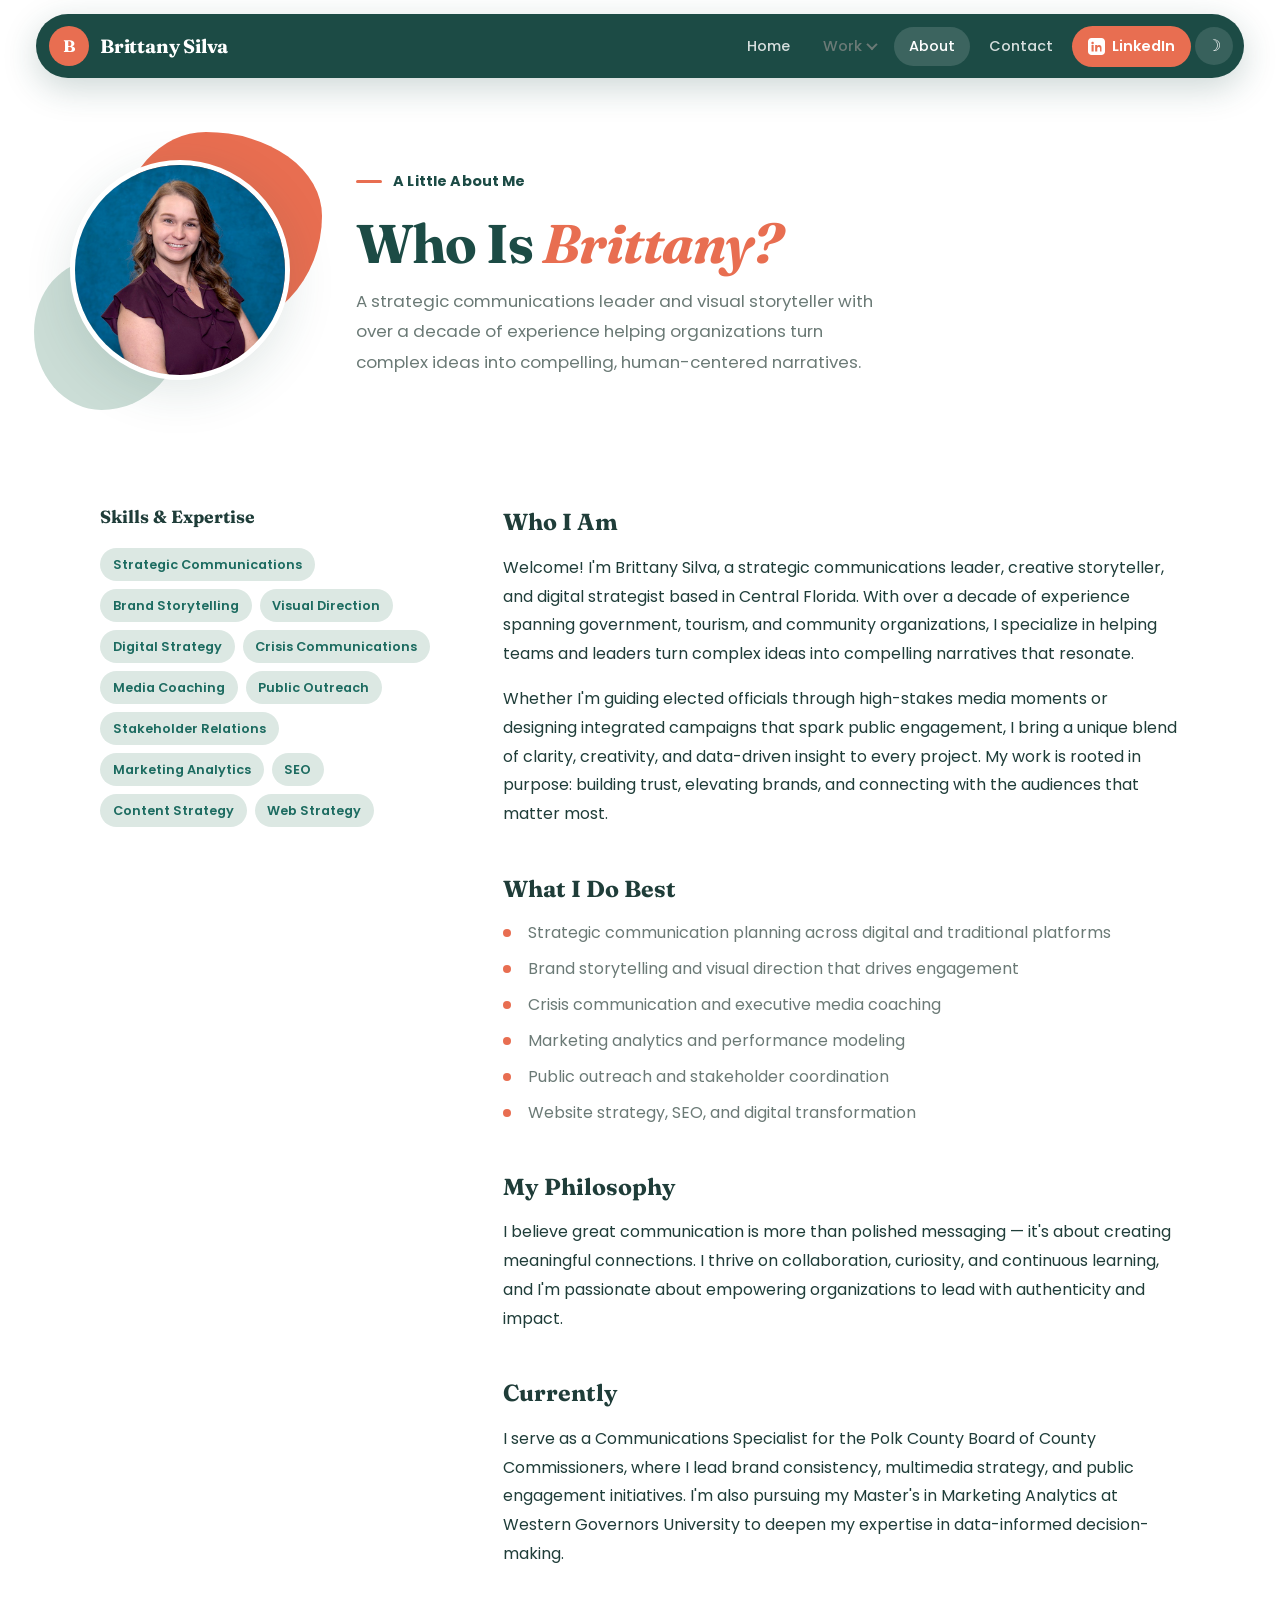
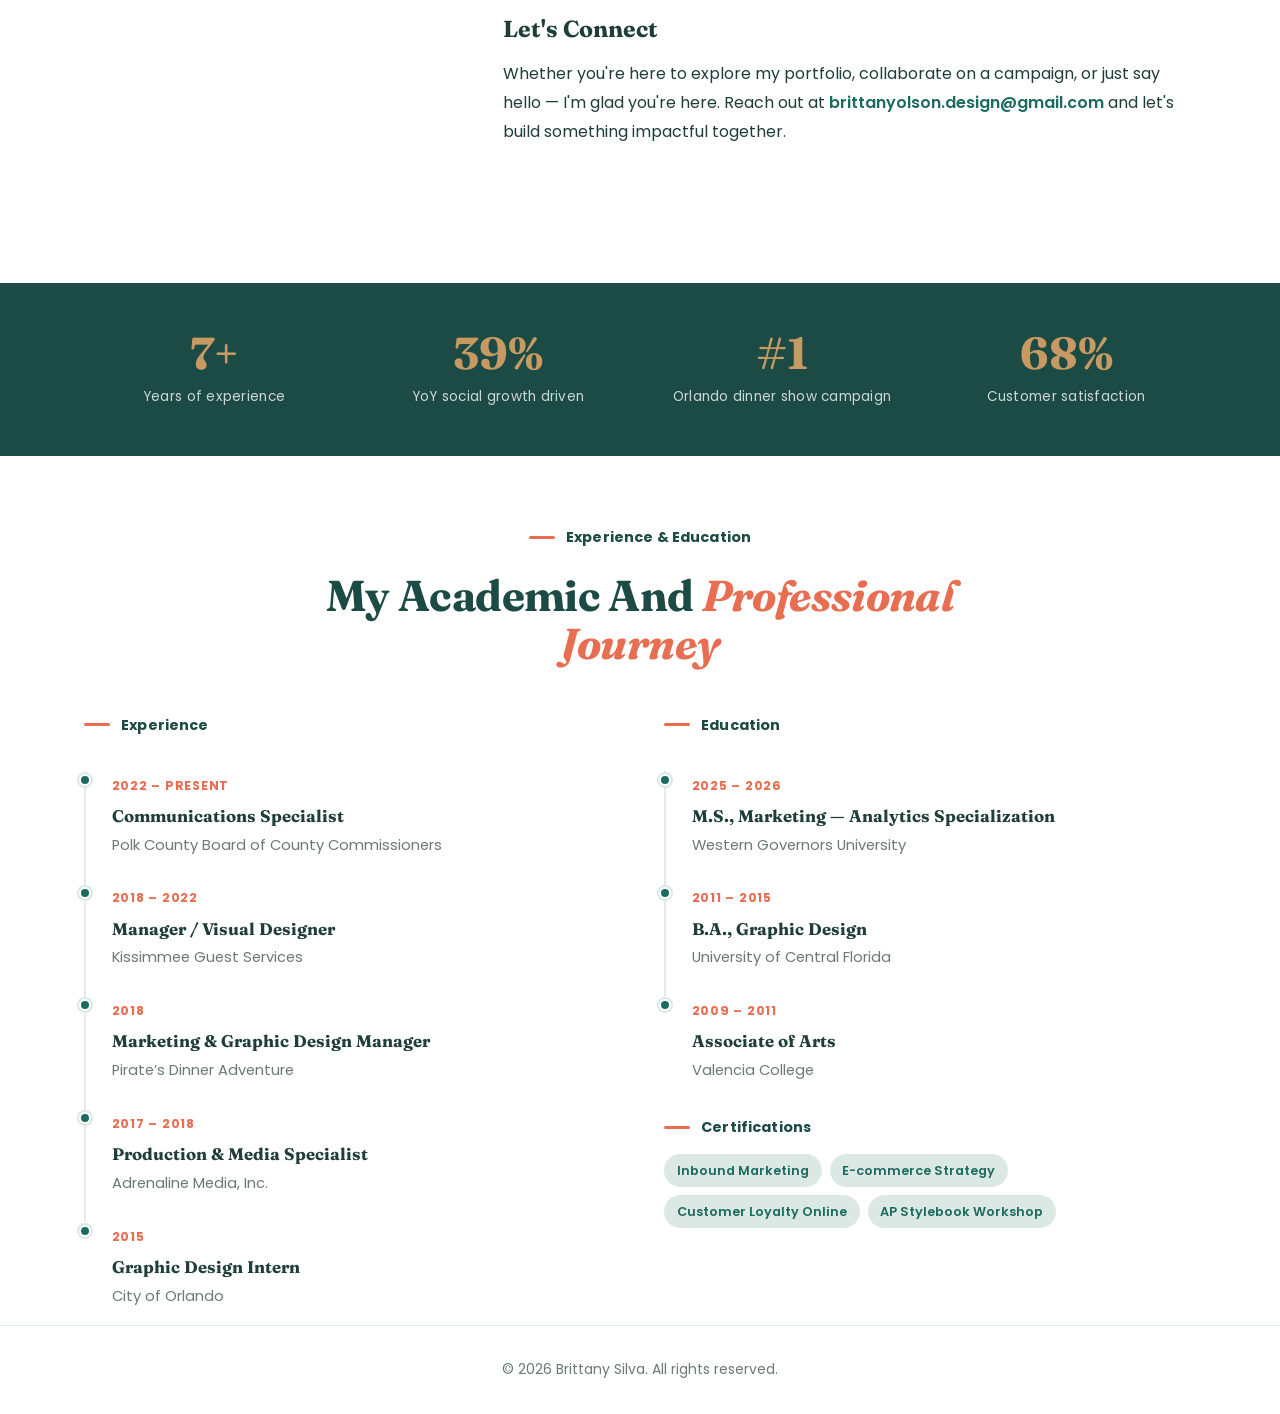
==== pages/about.html @ aaed0aa7 "Initial commit of website files" ====
<!DOCTYPE html>
<html lang="en">
<head>
  <meta charset="UTF-8" />
  <meta name="viewport" content="width=device-width, initial-scale=1.0" />
  <title>About – Brittany Silva</title>
  <meta name="description" content="Learn about Brittany Silva's background in strategic communications, visual storytelling, public engagement, and digital strategy." />
  <script>document.documentElement.classList.add('js');(function(){try{var t=localStorage.getItem('theme');if(!t){t=window.matchMedia&&window.matchMedia('(prefers-color-scheme: dark)').matches?'dark':'light';}if(t==='dark'){document.documentElement.setAttribute('data-theme','dark');}}catch(e){}})();</script>
  <link rel="icon" type="image/svg+xml" href="../assets/favicon.svg" />
  <meta property="og:type" content="website" />
  <meta property="og:title" content="About — Brittany Silva" />
  <meta property="og:description" content="A strategic communications leader and visual storyteller with over a decade of experience across government, tourism, and community." />
  <meta property="og:image" content="../assets/og-image.png" />
  <meta property="og:url" content="https://brittanysilva.example/pages/about.html" />
  <meta name="twitter:card" content="summary_large_image" />
  <meta name="twitter:title" content="About — Brittany Silva" />
  <meta name="twitter:description" content="A strategic communications leader and visual storyteller with over a decade of experience across government, tourism, and community." />
  <meta name="twitter:image" content="../assets/og-image.png" />
  <link rel="stylesheet" href="../style.css" />
  <link href="https://fonts.googleapis.com/css2?family=Poppins:wght@300;500;600;700&family=Fraunces:wght@300;700&display=swap" rel="stylesheet">
  <script src="../assets/site.js" defer></script>
</head>

<body>

  <!-- NAV -->
  <header class="nav" id="nav">
    <a href="../index.html" class="nav-brand"><span class="nav-avatar">B</span><span class="logo">Brittany Silva</span></a>
    <button class="nav-toggle" id="nav-toggle" type="button" aria-label="Toggle menu" aria-controls="nav-links" aria-expanded="false">
      <span></span><span></span><span></span>
    </button>
    <nav class="nav-links" id="nav-links">
      <a href="../index.html">Home</a>
      <details class="work-menu">
        <summary class="work-trigger">Work<span class="work-caret" aria-hidden="true"></span></summary>
        <div class="work-panel">
          <p class="work-panel-label">Work by industry</p>
          <a href="portfolio.html#public-sector"><strong>Local Government &amp; Public Sector</strong><span>Public engagement &amp; civic communications</span></a>
          <a href="portfolio.html#hospitality"><strong>Hospitality &amp; Entertainment</strong><span>Event marketing &amp; brand experiences</span></a>
          <a href="portfolio.html#publishing"><strong>Publishing &amp; Editorial</strong><span>Layout &amp; typography-led work</span></a>
          <a href="portfolio.html#freelance"><strong>Freelance &amp; Small Business</strong><span>Branding for independent clients</span></a>
          <a href="portfolio.html#browse" class="work-panel-all">Browse all work →</a>
        </div>
      </details>
      <a href="about.html" class="active">About</a>
      <a href="../index.html#contact">Contact</a>
      <a href="https://www.linkedin.com/in/brittanyasilva/" class="linkedin" target="_blank" rel="noopener" aria-label="LinkedIn profile">
        <img src="../assets/linkedin.svg" alt="">LinkedIn
      </a>
      <button class="theme-toggle" id="theme-toggle" type="button" aria-label="Toggle dark mode" title="Toggle dark mode">
        <span class="icon-moon" aria-hidden="true">&#9789;</span><span class="icon-sun" aria-hidden="true">&#9728;</span>
      </button>
    </nav>
  </header>

  <!-- HERO -->
  <section class="about-hero">
    <div class="about-hero-inner">
      <div class="about-headshot-wrap">
        <span class="about-blob about-blob-1" aria-hidden="true"></span>
        <span class="about-blob about-blob-2" aria-hidden="true"></span>
        <img src="../assets/headshots/brittany-headshot.jpg" alt="Brittany Silva" class="about-headshot">
      </div>
      <div class="about-hero-text">
        <p class="section-label">A Little About Me</p>
        <h1 class="section-title">Who Is <em>Brittany?</em></h1>
        <p class="about-hero-lede">A strategic communications leader and visual storyteller with over a decade of experience helping organizations turn complex ideas into compelling, human-centered narratives.</p>
      </div>
    </div>
  </section>

  <!-- BODY -->
  <div class="about-body">

    <!-- Sidebar -->
    <aside class="about-sidebar reveal">
      <p class="about-sidebar-title">Skills &amp; Expertise</p>
      <div class="skills-grid">
        <span class="skill-tag">Strategic Communications</span>
        <span class="skill-tag">Brand Storytelling</span>
        <span class="skill-tag">Visual Direction</span>
        <span class="skill-tag">Digital Strategy</span>
        <span class="skill-tag">Crisis Communications</span>
        <span class="skill-tag">Media Coaching</span>
        <span class="skill-tag">Public Outreach</span>
        <span class="skill-tag">Stakeholder Relations</span>
        <span class="skill-tag">Marketing Analytics</span>
        <span class="skill-tag">SEO</span>
        <span class="skill-tag">Content Strategy</span>
        <span class="skill-tag">Web Strategy</span>
      </div>
    </aside>

    <!-- Main content -->
    <main class="about-main reveal reveal-delay-1">

      <h3>Who I Am</h3>
      <p>
        Welcome! I'm Brittany Silva, a strategic communications leader, creative storyteller,
        and digital strategist based in Central Florida. With over a decade of experience spanning
        government, tourism, and community organizations, I specialize in helping teams and leaders
        turn complex ideas into compelling narratives that resonate.
      </p>
      <p>
        Whether I'm guiding elected officials through high-stakes media moments or designing
        integrated campaigns that spark public engagement, I bring a unique blend of clarity,
        creativity, and data-driven insight to every project. My work is rooted in purpose:
        building trust, elevating brands, and connecting with the audiences that matter most.
      </p>

      <h3>What I Do Best</h3>
      <ul class="about-list">
        <li>Strategic communication planning across digital and traditional platforms</li>
        <li>Brand storytelling and visual direction that drives engagement</li>
        <li>Crisis communication and executive media coaching</li>
        <li>Marketing analytics and performance modeling</li>
        <li>Public outreach and stakeholder coordination</li>
        <li>Website strategy, SEO, and digital transformation</li>
      </ul>

      <h3>My Philosophy</h3>
      <p>
        I believe great communication is more than polished messaging — it's about creating
        meaningful connections. I thrive on collaboration, curiosity, and continuous learning,
        and I'm passionate about empowering organizations to lead with authenticity and impact.
      </p>

      <h3>Currently</h3>
      <p>
        I serve as a Communications Specialist for the Polk County Board of County Commissioners,
        where I lead brand consistency, multimedia strategy, and public engagement initiatives.
        I'm also pursuing my Master's in Marketing Analytics at Western Governors University to
        deepen my expertise in data-informed decision-making.
      </p>

      <h3>Let's Connect</h3>
      <p>
        Whether you're here to explore my portfolio, collaborate on a campaign, or just say
        hello — I'm glad you're here. Reach out at
        <a href="mailto:brittanyolson.design@gmail.com" style="color:var(--accent);font-weight:600;">brittanyolson.design@gmail.com</a>
        and let's build something impactful together.
      </p>

    </main>
  </div>

  <!-- STATS -->
  <section class="about-stats reveal">
    <div class="about-stats-inner">
      <div class="stat"><strong data-count="10" data-suffix="+">0+</strong><span class="stat-label">Years of experience</span></div>
      <div class="stat"><strong data-count="54" data-suffix="%">0%</strong><span class="stat-label">YoY social growth driven</span></div>
      <div class="stat"><strong>#1</strong><span class="stat-label">Orlando dinner show campaign</span></div>
      <div class="stat"><strong data-count="94" data-suffix="%">0%</strong><span class="stat-label">Customer satisfaction</span></div>
    </div>
  </section>

  <!-- EXPERIENCE + EDUCATION -->
  <section class="timeline-section">
    <div class="timeline-head reveal">
      <p class="section-label" style="justify-content:center;">Experience &amp; Education</p>
      <h2 class="section-title">My Academic And <em>Professional Journey</em></h2>
    </div>
    <div class="timeline-columns">
      <div class="timeline-col reveal">
        <p class="section-label">Experience</p>
        <ol class="timeline">
          <li>
            <span class="timeline-date">2022 &ndash; Present</span>
            <h4>Communications Specialist</h4>
            <p>Polk County Board of County Commissioners</p>
          </li>
          <li>
            <span class="timeline-date">2018 &ndash; 2022</span>
            <h4>Manager / Visual Designer</h4>
            <p>Kissimmee Guest Services</p>
          </li>
          <li>
            <span class="timeline-date">2018</span>
            <h4>Marketing &amp; Graphic Design Manager</h4>
            <p>Pirate&rsquo;s Dinner Adventure</p>
          </li>
          <li>
            <span class="timeline-date">2017 &ndash; 2018</span>
            <h4>Production &amp; Media Specialist</h4>
            <p>Adrenaline Media, Inc.</p>
          </li>
          <li>
            <span class="timeline-date">2015</span>
            <h4>Graphic Design Intern</h4>
            <p>City of Orlando</p>
          </li>
        </ol>
      </div>
      <div class="timeline-col reveal reveal-delay-1">
        <p class="section-label">Education</p>
        <ol class="timeline">
          <li>
            <span class="timeline-date">2025 &ndash; 2026</span>
            <h4>M.S., Marketing &mdash; Analytics Specialization</h4>
            <p>Western Governors University</p>
          </li>
          <li>
            <span class="timeline-date">2011 &ndash; 2015</span>
            <h4>B.A., Graphic Design</h4>
            <p>University of Central Florida</p>
          </li>
          <li>
            <span class="timeline-date">2009 &ndash; 2011</span>
            <h4>Associate of Arts</h4>
            <p>Valencia College</p>
          </li>
        </ol>
        <p class="section-label" style="margin-top:2rem;">Certifications</p>
        <div class="skills-grid">
          <span class="skill-tag">Inbound Marketing</span>
          <span class="skill-tag">E-commerce Strategy</span>
          <span class="skill-tag">Customer Loyalty Online</span>
          <span class="skill-tag">AP Stylebook Workshop</span>
        </div>
      </div>
    </div>
  </section>

  <footer class="footer">
    <p>© <span id="year"></span> Brittany Silva. All rights reserved.</p>
  </footer>

  <!-- Behavior handled by assets/site.js -->
</body>
</html>
---- style.css ----
/* ============================================================
   DESIGN TOKENS
   ============================================================ */
:root {
  --bg:          #FFFFFF;
  --surface:     #FFFFFF;
  --dark:        #1C4B45;   /* deep pine teal - nav, headings, dark bands */
  --heading:     #1C4B45;   /* heading/text ink (flips in dark mode) */
  --text:        #1F3D39;
  --muted:       #6B7A76;
  --border:      #E4EAE7;
  --accent:      #1C6B60;   /* interactive teal */
  --accent-dim:  #144F47;
  --accent-tint: #DCE8E3;   /* soft mint - card surfaces */
  --accent-glow: rgba(28,107,96,0.18);
  --mint:        #DCE8E3;   /* soft mint card background */
  --mint-deep:   #CBDDD6;
  --accent2:     #E86E51;   /* coral secondary */
  --accent2-dim: #D2583C;
  --accent2-tint:#FBE3DB;
  --gold:        #C69A62;   /* stat numbers */
  --peach:       #F2D8C4;   /* handle pill bar */
  --amber:       #D9A441;
  --radius:      1rem;
  --radius-sm:   0.5rem;
  --radius-xl:   1.5rem;
  --radius-blob: 42% 58% 60% 40% / 45% 45% 55% 55%;
  --shadow:      0 4px 20px rgba(28,75,69,0.07);
  --shadow-lg:   0 12px 48px rgba(28,75,69,0.13);
  --nav-h:       84px;
  --max-w:       1160px;
  --ease:        cubic-bezier(0.4, 0, 0.2, 1);
}

/* ============================================================
   RESET & BASE
   ============================================================ */
*, *::before, *::after { margin: 0; padding: 0; box-sizing: border-box; }

html {
  scroll-behavior: smooth;
  scroll-padding-top: calc(var(--nav-h) + 1rem);
  -webkit-font-smoothing: antialiased;
}

body {
  font-family: "Poppins", sans-serif;
  background: var(--bg);
  color: var(--text);
  line-height: 1.7;
}

img { max-width: 100%; height: auto; display: block; }
a { text-decoration: none; color: inherit; }
ul { list-style: none; }

/* ============================================================
   NAVIGATION
   ============================================================ */
.nav {
  position: sticky;
  top: 0.9rem;
  z-index: 100;
  margin: 0.9rem auto 0;
  max-width: calc(var(--max-w) + 3rem);
  width: calc(100% - 2.4rem);
  height: calc(var(--nav-h) - 20px);
  display: flex;
  align-items: center;
  justify-content: space-between;
  padding: 0 0.7rem 0 0.8rem;
  background: var(--dark);
  border-radius: 999px;
  box-shadow: 0 10px 34px rgba(28,75,69,0.22);
  transition: box-shadow 0.2s var(--ease);
}

.nav.scrolled { box-shadow: 0 14px 40px rgba(28,75,69,0.3); }

/* avatar circle in nav */
.nav-avatar {
  display: inline-flex;
  align-items: center;
  justify-content: center;
  width: 40px;
  height: 40px;
  border-radius: 50%;
  background: var(--accent2);
  color: #fff;
  font-family: "Fraunces", serif;
  font-weight: 700;
  font-size: 1.05rem;
  flex-shrink: 0;
}
.nav-brand { display: inline-flex; align-items: center; gap: 0.7rem; }

/* Keyboard focus visibility */
.nav-links a:focus-visible,
.work-trigger:focus-visible,
.work-panel a:focus-visible,
.btn:focus-visible {
  outline: 2px solid var(--accent);
  outline-offset: 2px;
}


.logo {
  font-family: "Fraunces", serif;
  font-size: 1.2rem;
  font-weight: 700;
  color: #fff;
  letter-spacing: -0.01em;
}

.nav-links {
  display: flex;
  align-items: center;
  gap: 0.25rem;
}

.nav-links a {
  padding: 0.45rem 0.95rem;
  border-radius: 999px;
  font-size: 0.9rem;
  font-weight: 500;
  color: rgba(255,255,255,0.82);
  transition: color 0.18s var(--ease), background 0.18s var(--ease);
}

.nav-links a:hover,
.nav-links a.active {
  color: #fff;
  background: rgba(255,255,255,0.14);
}

.nav-links a.linkedin {
  display: inline-flex;
  align-items: center;
  gap: 0.4rem;
  color: #fff;
  background: var(--accent2);
  font-weight: 600;
  padding: 0.5rem 1rem;
}

.nav-links a.linkedin:hover { background: var(--accent2-dim); color:#fff; }
.nav-links a.linkedin img { filter: brightness(0) invert(1); }

.nav-links a.linkedin img { width: 17px; height: 17px; }

/* Hamburger (mobile) */
.nav-toggle {
  display: none;
  flex-direction: column;
  gap: 5px;
  cursor: pointer;
  padding: 4px;
  background: none;
  border: none;
}

.nav-toggle span {
  display: block;
  width: 24px;
  height: 2px;
  background: #fff;
  border-radius: 2px;
  transition: transform 0.25s var(--ease), opacity 0.25s var(--ease);
}

.nav-toggle.open span:nth-child(1) { transform: translateY(7px) rotate(45deg); }
.nav-toggle.open span:nth-child(2) { opacity: 0; }
.nav-toggle.open span:nth-child(3) { transform: translateY(-7px) rotate(-45deg); }

/* ============================================================
   HOMEPAGE HERO  (split: text left / headshot right)
   ============================================================ */
.hero {
  min-height: calc(100vh - var(--nav-h));
  background: var(--bg);
  display: grid;
  grid-template-columns: 1.05fr 0.95fr;
  align-items: center;
  overflow: hidden;
  position: relative;
  padding: 1rem 0;
}

.hero-text {
  padding: 3rem 3rem 3rem 5rem;
  position: relative;
  z-index: 1;
}

/* bracketed "Hello There!" box */
.hero-hello {
  display: inline-block;
  position: relative;
  font-family: "Fraunces", serif;
  font-weight: 700;
  font-size: 1.15rem;
  color: var(--heading);
  padding: 0.5rem 1.1rem;
  margin-bottom: 1.6rem;
}
.hero-hello::before,
.hero-hello::after {
  content: "";
  position: absolute;
  width: 14px;
  height: 14px;
  border: 2px solid var(--accent2);
}
.hero-hello::before { top: 0; left: 0; border-right: none; border-bottom: none; }
.hero-hello::after { bottom: 0; right: 0; border-left: none; border-top: none; }

.hero-title {
  font-family: "Fraunces", serif;
  font-size: clamp(2.4rem, 4.6vw, 3.8rem);
  font-weight: 700;
  line-height: 1.06;
  color: var(--heading);
  letter-spacing: -0.02em;
  margin-bottom: 1.5rem;
}
.hero-title .hero-im { font-weight: 700; }
.hero-title em { font-style: italic; color: var(--accent2); }

.hero-sub {
  font-family: "Fraunces", serif;
  font-style: italic;
  font-size: 1.1rem;
  color: var(--muted);
  margin-bottom: 1.75rem;
}

.hero-ctas {
  display: flex;
  gap: 1rem;
  flex-wrap: wrap;
  align-items: center;
}

.btn {
  display: inline-flex;
  align-items: center;
  gap: 0.55rem;
  padding: 0.8rem 1.7rem;
  border-radius: 999px;
  font-weight: 600;
  font-size: 0.92rem;
  transition: transform 0.18s var(--ease), box-shadow 0.18s var(--ease), background 0.18s var(--ease);
  cursor: pointer;
  border: none;
}

.btn-primary {
  background: var(--accent2);
  color: #fff;
  box-shadow: 0 8px 26px rgba(232,110,81,0.32);
}
.btn-primary:hover {
  background: var(--accent2-dim);
  transform: translateY(-2px);
  box-shadow: 0 12px 34px rgba(232,110,81,0.4);
}
.btn-arrow {
  display: inline-flex;
  align-items: center;
  justify-content: center;
  width: 24px;
  height: 24px;
  border-radius: 50%;
  background: rgba(255,255,255,0.25);
  font-size: 0.85rem;
}

.btn-ghost {
  background: transparent;
  color: var(--heading);
  border: 1.5px solid var(--mint-deep);
}
.btn-ghost:hover {
  background: var(--mint);
  transform: translateY(-2px);
}

/* legacy dark-hero button (project/about heroes still dark) */
.btn-outline {
  background: transparent;
  color: #EFE7DA;
  border: 1.5px solid rgba(255,255,255,0.2);
}
.btn-outline:hover {
  background: rgba(255,255,255,0.06);
  transform: translateY(-2px);
  border-color: rgba(255,255,255,0.35);
}

.hero-dots {
  display: flex;
  gap: 0.5rem;
  margin-top: 2.5rem;
}
.hero-dots i {
  width: 11px; height: 11px;
  border-radius: 50%;
  background: var(--accent2);
  opacity: 0.85;
}

.hero-image {
  position: relative;
  z-index: 1;
  display: flex;
  justify-content: center;
  align-items: center;
  padding: 2rem 4rem;
  height: 100%;
}
.hero-image img {
  position: relative;
  z-index: 2;
  width: 100%;
  max-width: 360px;
  aspect-ratio: 1 / 1;
  object-fit: cover;
  object-position: top center;
  border-radius: 50%;
  border: 8px solid #fff;
  box-shadow: var(--shadow-lg);
}
.hero-blob {
  position: absolute;
  z-index: 1;
  border-radius: var(--radius-blob);
  filter: blur(2px);
  will-change: border-radius, transform;
}
.hero-blob-1 {
  width: 320px; height: 320px;
  background: var(--accent2);
  opacity: 0.9;
  top: 8%; right: 12%;
  border-radius: 58% 42% 45% 55% / 52% 48% 52% 48%;
  animation: blobMorph 14s ease-in-out infinite,
             blobFloat 9s ease-in-out infinite;
}
.hero-blob-2 {
  width: 200px; height: 200px;
  background: var(--mint-deep);
  bottom: 10%; left: 14%;
  border-radius: 46% 54% 62% 38% / 55% 42% 58% 45%;
  animation: blobMorphAlt 16s ease-in-out infinite,
             blobFloat 11s ease-in-out infinite reverse;
}

@keyframes blobMorph {
  0%, 100% { border-radius: 58% 42% 45% 55% / 52% 48% 52% 48%; }
  33%      { border-radius: 45% 55% 62% 38% / 58% 42% 58% 42%; }
  66%      { border-radius: 62% 38% 48% 52% / 42% 58% 42% 58%; }
}
@keyframes blobMorphAlt {
  0%, 100% { border-radius: 46% 54% 62% 38% / 55% 42% 58% 45%; }
  50%      { border-radius: 60% 40% 42% 58% / 45% 60% 40% 55%; }
}
@keyframes blobFloat {
  0%, 100% { transform: translateY(0) translateX(0); }
  50%      { transform: translateY(-16px) translateX(8px); }
}

/* ============================================================
   SECTION WRAPPER
   ============================================================ */
.section {
  padding: 5rem 2rem;
  max-width: var(--max-w);
  margin: 0 auto;
}

.section-label {
  display: inline-flex;
  align-items: center;
  gap: 0.7rem;
  font-size: 0.9rem;
  font-weight: 700;
  letter-spacing: 0.01em;
  text-transform: none;
  color: var(--heading);
  margin-bottom: 0.9rem;
}
.section-label::before {
  content: "";
  width: 26px;
  height: 3px;
  border-radius: 3px;
  background: var(--accent2);
  flex-shrink: 0;
}

.section-title {
  font-family: "Fraunces", serif;
  font-size: clamp(1.9rem, 3.4vw, 2.7rem);
  font-weight: 700;
  color: var(--heading);
  letter-spacing: -0.015em;
  line-height: 1.1;
  margin-bottom: 0.7rem;
}
/* two-tone: italic coral serif accent */
.section-title em,
.two-tone em {
  font-style: italic;
  font-weight: 700;
  color: var(--accent2);
}
.two-tone {
  font-family: "Fraunces", serif;
  font-weight: 700;
  color: var(--heading);
  line-height: 1.1;
  letter-spacing: -0.015em;
}

.section-sub {
  color: var(--muted);
  font-size: 1rem;
  max-width: 540px;
}

/* ============================================================
   FEATURED WORK GRID  (homepage)
   ============================================================ */
#portfolio .grid {
  display: grid;
  grid-template-columns: repeat(auto-fit, minmax(300px, 1fr));
  gap: 1.75rem;
  margin-top: 2.5rem;
}

.card {
  display: block;
  border-radius: var(--radius-xl);
  background: var(--mint);
  padding: 0.85rem 0.85rem 1.4rem;
  box-shadow: none;
  text-decoration: none;
  color: inherit;
  transition: transform 0.28s var(--ease), box-shadow 0.28s var(--ease);
}

.card:hover {
  transform: translateY(-6px);
  box-shadow: var(--shadow-lg);
}

.card-media {
  border-radius: var(--radius);
  overflow: hidden;
}

.card img {
  width: 100%;
  height: 240px;
  object-fit: cover;
  display: block;
  transition: transform 0.4s var(--ease);
}

.card:hover img { transform: scale(1.03); }

.card-info {
  padding: 1.1rem 0.7rem 0;
}

.card-info h3 {
  font-family: "Fraunces", serif;
  font-size: 1.15rem;
  font-weight: 700;
  color: var(--heading);
  margin-bottom: 0.3rem;
  line-height: 1.3;
}

.card-info p {
  font-size: 0.87rem;
  color: var(--muted);
}

/* dark-teal pill with numbered coral badge */
.card-num {
  display: inline-flex;
  align-items: center;
  gap: 0.6rem;
  background: var(--dark);
  color: #fff;
  font-size: 0.75rem;
  font-weight: 700;
  letter-spacing: 0.06em;
  text-transform: uppercase;
  padding: 0.35rem 1rem 0.35rem 0.4rem;
  border-radius: 999px;
  margin-bottom: 0.85rem;
}
.card-num i {
  display: inline-flex;
  align-items: center;
  justify-content: center;
  width: 24px; height: 24px;
  border-radius: 50%;
  background: var(--accent2);
  color: #fff;
  font-style: normal;
  font-family: "Fraunces", serif;
  font-size: 0.8rem;
}

.card-tag {
  display: inline-block;
  font-size: 0.7rem;
  font-weight: 700;
  letter-spacing: 0.08em;
  text-transform: uppercase;
  background: var(--accent-tint);
  color: var(--accent);
  padding: 0.2rem 0.6rem;
  border-radius: 999px;
  margin-bottom: 0.6rem;
}

/* ============================================================
   CONTACT FOOTER
   ============================================================ */
.contact-footer { padding-top: 3rem; padding-bottom: 3rem; }

.contact-head {
  display: flex;
  align-items: flex-start;
  justify-content: space-between;
  gap: 1rem;
}
.contact-dots { display: flex; gap: 0.5rem; margin-top: 0.5rem; }
.contact-dots i { width: 12px; height: 12px; border-radius: 50%; background: var(--accent2); }

.contact-rule {
  border: none;
  border-top: 1px solid var(--border);
  margin: 1.6rem 0 2.5rem;
}

.contact-cols {
  display: grid;
  grid-template-columns: 1.4fr 1fr 1.2fr;
  gap: 2.5rem;
}

.contact-brand { display: flex; gap: 1rem; }
.contact-avatar {
  display: inline-flex;
  align-items: center;
  justify-content: center;
  width: 52px; height: 52px;
  flex-shrink: 0;
  border-radius: 50%;
  background: var(--accent2);
  color: #fff;
  font-family: "Fraunces", serif;
  font-weight: 700;
  font-size: 1.3rem;
}
.contact-brand h3 {
  font-family: "Fraunces", serif;
  font-size: 1.4rem;
  font-weight: 700;
  color: var(--heading);
  margin-bottom: 0.4rem;
}
.contact-brand p { color: var(--muted); font-size: 0.92rem; line-height: 1.7; max-width: 320px; }

.contact-col h4 {
  font-family: "Fraunces", serif;
  font-size: 1.1rem;
  font-weight: 700;
  color: var(--accent2);
  margin-bottom: 1rem;
}
.contact-col ul { list-style: none; padding: 0; margin: 0; }
.contact-col li { margin-bottom: 0.65rem; color: var(--muted); font-size: 0.92rem; }
.contact-col a { color: var(--heading); transition: color 0.15s; }
.contact-col a:hover { color: var(--accent2); }

.contact-handle {
  display: flex;
  align-items: center;
  gap: 0.85rem;
  margin-top: 2.5rem;
  padding: 0.7rem 1.4rem 0.7rem 0.7rem;
  background: var(--peach);
  border-radius: 999px;
}
.contact-handle-avatar {
  display: inline-flex;
  align-items: center;
  justify-content: center;
  width: 38px; height: 38px;
  border-radius: 50%;
  background: var(--accent2);
  color: #fff;
  font-family: "Fraunces", serif;
  font-weight: 700;
}
.contact-handle-name { font-family: "Fraunces", serif; font-style: italic; font-weight: 700; color: var(--heading); }
.contact-handle-tag { margin-left: auto; color: var(--accent2-dim); font-style: italic; font-size: 0.92rem; }

/* ============================================================
   FOOTER
   ============================================================ */
.footer {
  text-align: center;
  padding: 2rem;
  font-size: 0.875rem;
  color: var(--muted);
  border-top: 1px solid var(--border);
}

/* ============================================================
   ABOUT PAGE
   ============================================================ */
.about-hero {
  background: var(--bg);
  padding: 4.5rem 2.5rem 3rem;
  position: relative;
  overflow: hidden;
}

.about-hero-inner {
  max-width: var(--max-w);
  margin: 0 auto;
  display: grid;
  grid-template-columns: auto 1fr;
  gap: 3.5rem;
  align-items: center;
}

.about-headshot-wrap {
  position: relative;
  flex-shrink: 0;
  width: 240px;
  height: 240px;
  display: flex;
  align-items: center;
  justify-content: center;
}

.about-blob {
  position: absolute;
  border-radius: 42% 58% 55% 45% / 48% 42% 58% 52%;
  z-index: 0;
  will-change: border-radius, transform;
}
.about-blob-1 {
  width: 200px; height: 200px;
  background: var(--accent2);
  top: -18px; right: -22px;
  animation: blobMorph 15s ease-in-out infinite,
             blobFloat 10s ease-in-out infinite;
}
.about-blob-2 {
  width: 150px; height: 150px;
  background: var(--mint-deep);
  bottom: -20px; left: -26px;
  animation: blobMorphAlt 17s ease-in-out infinite,
             blobFloat 12s ease-in-out infinite reverse;
}

.about-headshot {
  position: relative;
  z-index: 1;
  width: 220px;
  height: 220px;
  object-fit: cover;
  object-position: top center;
  border-radius: 50%;
  border: 5px solid #fff;
  box-shadow: var(--shadow-lg);
}

.about-hero-text h1,
.about-hero-text h2 {
  font-family: "Fraunces", serif;
  font-size: clamp(2.2rem, 5vw, 3.4rem);
  font-weight: 700;
  color: var(--heading);
  letter-spacing: -0.02em;
  margin: 0.4rem 0 0.6rem;
  line-height: 1.1;
}
.about-hero-text h1 em,
.about-hero-text h2 em {
  font-style: italic;
  color: var(--accent2);
}

.about-hero-lede {
  color: var(--muted);
  font-size: 1.05rem;
  margin-top: 0.75rem;
  max-width: 540px;
  line-height: 1.8;
}

.about-body {
  max-width: var(--max-w);
  margin: 0 auto;
  padding: 4rem 2.5rem;
  display: grid;
  grid-template-columns: 1fr 2fr;
  gap: 4rem;
  align-items: start;
}

.about-sidebar {
  position: sticky;
  top: calc(var(--nav-h) + 2rem);
}

.about-sidebar-title {
  font-family: "Fraunces", serif;
  font-size: 1.1rem;
  font-weight: 700;
  margin-bottom: 1rem;
  color: var(--text);
}

.skills-grid {
  display: flex;
  flex-wrap: wrap;
  gap: 0.5rem;
}

.skill-tag {
  display: inline-block;
  font-size: 0.8rem;
  font-weight: 600;
  background: var(--accent-tint);
  color: var(--accent);
  padding: 0.35rem 0.8rem;
  border-radius: 999px;
  transition: background 0.15s;
}

.skill-tag:hover { background: #EFD9CE; }

.about-main h3 {
  font-family: "Fraunces", serif;
  font-size: 1.45rem;
  font-weight: 700;
  color: var(--text);
  margin-top: 2.5rem;
  margin-bottom: 0.75rem;
}

.about-main h3:first-child { margin-top: 0; }

.about-main p {
  font-size: 1rem;
  color: var(--text);
  line-height: 1.8;
  margin-bottom: 1rem;
}

/* ============================================================
   PORTFOLIO PAGE
   ============================================================ */
.portfolio-hero {
  background: var(--bg);
  padding: 4.5rem 2.5rem 2rem;
  text-align: center;
  position: relative;
  overflow: hidden;
}

.portfolio-hero-inner {
  position: relative;
  z-index: 1;
  max-width: 640px;
  margin: 0 auto;
}
.portfolio-hero-inner .section-label { justify-content: center; }

.portfolio-hero-inner h1,
.portfolio-hero-inner h2 {
  font-family: "Fraunces", serif;
  font-size: clamp(2.2rem, 5vw, 3.4rem);
  font-weight: 700;
  color: var(--heading);
  margin: 0.4rem 0 0.6rem;
  letter-spacing: -0.02em;
}
.portfolio-hero-inner h1 em,
.portfolio-hero-inner h2 em {
  font-style: italic;
  color: var(--accent2);
}

.portfolio-hero-inner p {
  color: var(--muted);
  font-size: 1.05rem;
}

.portfolio-section {
  max-width: var(--max-w);
  margin: 0 auto;
  padding: 4rem 2rem;
}

.portfolio-grid {
  display: grid;
  grid-template-columns: repeat(auto-fit, minmax(300px, 1fr));
  gap: 2rem;
  margin-top: 2rem;
}

.portfolio-card {
  display: block;
  border-radius: var(--radius);
  overflow: hidden;
  background: var(--surface);
  box-shadow: var(--shadow);
  text-decoration: none;
  color: inherit;
  transition: transform 0.28s var(--ease), box-shadow 0.28s var(--ease);
}

.portfolio-card:hover {
  transform: translateY(-6px);
  box-shadow: var(--shadow-lg);
}

.portfolio-card img {
  width: 100%;
  height: 240px;
  object-fit: cover;
  display: block;
  transition: transform 0.4s var(--ease);
}

.portfolio-card:hover img { transform: scale(1.04); }

.portfolio-card-info {
  padding: 1.25rem 1.4rem 1.5rem;
}

.portfolio-card-info h3 {
  font-family: "Fraunces", serif;
  font-size: 1.2rem;
  font-weight: 700;
  margin-bottom: 0.35rem;
  line-height: 1.3;
}

.portfolio-card-info p {
  font-size: 0.875rem;
  color: var(--muted);
}

/* Divider */
.section-divider {
  border: none;
  border-top: 1px solid var(--border);
  margin: 1rem 0 3rem;
}

/* ============================================================
   COLLATERAL FILTER + GRID
   ============================================================ */
.collateral-controls {
  display: flex;
  gap: 0.5rem;
  flex-wrap: wrap;
  margin: 1.5rem 0;
}

.collateral-controls button {
  background: var(--surface);
  border: 1.5px solid var(--border);
  padding: 0.5rem 1.1rem;
  border-radius: 999px;
  cursor: pointer;
  font-weight: 600;
  font-size: 0.87rem;
  color: var(--muted);
  transition: transform 0.15s var(--ease), box-shadow 0.15s var(--ease),
              background 0.15s var(--ease), color 0.15s var(--ease), border-color 0.15s var(--ease);
  font-family: "Poppins", sans-serif;
}

.collateral-controls button:hover {
  transform: translateY(-2px);
  box-shadow: 0 6px 18px rgba(0,0,0,0.07);
  border-color: var(--accent);
  color: var(--accent);
}

.collateral-controls button.active {
  background: var(--accent);
  color: #fff;
  border-color: var(--accent);
  box-shadow: 0 6px 24px var(--accent-glow);
}

.collateral-grid {
  display: grid;
  grid-template-columns: repeat(auto-fill, minmax(200px, 1fr));
  gap: 1.25rem;
}

.collateral-card {
  display: block;
  border-radius: var(--radius-sm);
  overflow: hidden;
  background: var(--surface);
  box-shadow: var(--shadow);
  text-decoration: none;
  color: inherit;
  transition: transform 0.24s var(--ease), box-shadow 0.24s var(--ease);
  cursor: pointer;
}

.collateral-card:hover {
  transform: translateY(-4px);
  box-shadow: var(--shadow-lg);
}

.collateral-card img {
  width: 100%;
  aspect-ratio: 1 / 1;
  object-fit: cover;
  display: block;
  transition: transform 0.35s var(--ease);
}

.collateral-card:hover img { transform: scale(1.05); }

.collateral-card-label {
  padding: 0.65rem 0.85rem;
  font-size: 0.78rem;
  font-weight: 600;
  color: var(--text);
  line-height: 1.35;
  white-space: nowrap;
  overflow: hidden;
  text-overflow: ellipsis;
}

.collateral-card[data-hidden="true"] { display: none; }

/* ============================================================
   PROJECT PAGES
   ============================================================ */
.project-hero {
  position: relative;
  height: 55vh;
  min-height: 360px;
  overflow: hidden;
}

.project-hero-img {
  width: 100%;
  height: 100%;
  object-fit: cover;
  display: block;
}

.project-hero-overlay {
  position: absolute;
  inset: 0;
  background: linear-gradient(to top, rgba(20,49,47,0.88) 0%, rgba(20,49,47,0.3) 55%, transparent 100%);
  display: flex;
  flex-direction: column;
  justify-content: flex-end;
  padding: 3rem 3.5rem;
}

.project-hero-overlay h2 {
  font-family: "Fraunces", serif;
  font-size: clamp(1.8rem, 3.5vw, 2.8rem);
  font-weight: 700;
  color: #FBF7EF;
  letter-spacing: -0.02em;
  line-height: 1.2;
  max-width: 720px;
  margin-bottom: 0.5rem;
}

.project-hero-overlay p {
  color: #C4CFC9;
  font-size: 1rem;
}

.project-content {
  max-width: 860px;
  margin: 0 auto;
  padding: 3.5rem 2rem 5rem;
}

.project-section {
  margin-bottom: 2.5rem;
}

.project-section h3 {
  font-family: "Fraunces", serif;
  font-size: 1.4rem;
  font-weight: 700;
  color: var(--text);
  margin-bottom: 0.75rem;
  display: flex;
  align-items: center;
  gap: 0.6rem;
}

.project-section h3::before {
  content: "";
  display: inline-block;
  width: 4px;
  height: 1.2em;
  background: var(--accent);
  border-radius: 2px;
  flex-shrink: 0;
}

.project-section p {
  font-size: 1rem;
  color: var(--text);
  line-height: 1.8;
}

.project-section ul {
  list-style: disc;
  padding-left: 1.5rem;
  color: var(--text);
  font-size: 1rem;
  line-height: 2;
}

.project-section ul li a {
  color: var(--accent);
  font-weight: 600;
  transition: opacity 0.15s;
}

.project-section ul li a:hover { opacity: 0.75; }

.project-meta {
  display: flex;
  gap: 1rem;
  flex-wrap: wrap;
  margin-bottom: 3rem;
}

.meta-pill {
  display: inline-flex;
  align-items: center;
  gap: 0.35rem;
  font-size: 0.78rem;
  font-weight: 700;
  letter-spacing: 0.06em;
  text-transform: uppercase;
  background: var(--accent-tint);
  color: var(--accent);
  padding: 0.35rem 0.9rem;
  border-radius: 999px;
}

.project-gallery {
  margin-top: 3rem;
}

.project-gallery h3 {
  font-family: "Fraunces", serif;
  font-size: 1.4rem;
  font-weight: 700;
  color: var(--text);
  margin-bottom: 1.25rem;
}

.project-gallery-grid {
  display: grid;
  grid-template-columns: repeat(auto-fit, minmax(260px, 1fr));
  gap: 1.25rem;
}

.project-gallery-grid img {
  width: 100%;
  height: 220px;
  object-fit: cover;
  border-radius: var(--radius-sm);
  box-shadow: var(--shadow);
  cursor: zoom-in;
  transition: transform 0.3s var(--ease), box-shadow 0.3s var(--ease);
}

.project-gallery-grid img:hover {
  transform: scale(1.02);
  box-shadow: var(--shadow-lg);
}

.back-link {
  display: inline-flex;
  align-items: center;
  gap: 0.4rem;
  margin-top: 3rem;
  color: var(--accent);
  font-weight: 600;
  font-size: 0.93rem;
  transition: gap 0.2s var(--ease), opacity 0.15s;
}

.back-link:hover { gap: 0.65rem; opacity: 0.8; }

/* ============================================================
   LIGHTBOX
   ============================================================ */
#lightbox {
  position: fixed;
  inset: 0;
  display: none;
  align-items: center;
  justify-content: center;
  background: rgba(5,3,15,0.92);
  z-index: 9999;
  padding: 1.5rem;
  backdrop-filter: blur(6px);
}

#lightbox.open { display: flex; }

#lightbox img {
  max-width: 94%;
  max-height: 90dvh;
  border-radius: var(--radius-sm);
  box-shadow: 0 24px 72px rgba(0,0,0,0.6);
  animation: lbFadeIn 0.2s var(--ease) both;
}

@keyframes lbFadeIn {
  from { opacity: 0; transform: scale(0.96); }
  to   { opacity: 1; transform: scale(1); }
}

#lightbox .close {
  position: absolute;
  top: 1.25rem;
  right: 1.5rem;
  color: #fff;
  background: rgba(255,255,255,0.12);
  border: none;
  font-size: 1.5rem;
  line-height: 1;
  width: 42px;
  height: 42px;
  border-radius: 50%;
  cursor: pointer;
  display: flex;
  align-items: center;
  justify-content: center;
  transition: background 0.15s;
}

#lightbox .close:hover { background: rgba(255,255,255,0.22); }

/* ============================================================
   SCROLL REVEAL
   ============================================================ */
.js .reveal {
  opacity: 0;
  transform: translateY(26px) scale(0.985);
  transition: opacity 0.6s var(--ease), transform 0.6s var(--ease);
}

.js .reveal.visible {
  opacity: 1;
  transform: none;
}

.reveal-delay-1 { transition-delay: 0.1s; }
.reveal-delay-2 { transition-delay: 0.2s; }
.reveal-delay-3 { transition-delay: 0.3s; }

/* Auto-stagger children of a container marked .reveal-group */
.js .reveal-group > * {
  opacity: 0;
  transform: translateY(24px) scale(0.985);
  transition: opacity 0.55s var(--ease), transform 0.55s var(--ease);
}
.js .reveal-group.visible > * { opacity: 1; transform: none; }
.js .reveal-group.visible > *:nth-child(1) { transition-delay: 0.05s; }
.js .reveal-group.visible > *:nth-child(2) { transition-delay: 0.14s; }
.js .reveal-group.visible > *:nth-child(3) { transition-delay: 0.23s; }
.js .reveal-group.visible > *:nth-child(4) { transition-delay: 0.32s; }
.js .reveal-group.visible > *:nth-child(5) { transition-delay: 0.41s; }
.js .reveal-group.visible > *:nth-child(6) { transition-delay: 0.50s; }

/* Count-up numbers use tabular figures so they don't jitter while animating */
.about-stats .stat strong { font-variant-numeric: tabular-nums; }

/* ============================================================
   RESPONSIVE
   ============================================================ */
@media (max-width: 900px) {
  .hero {
    grid-template-columns: 1fr;
    min-height: auto;
  }

  .hero-text {
    padding: 4rem 2rem 2rem;
    text-align: center;
  }

  .hero-eyebrow { justify-content: center; }
  .hero-sub { margin-left: auto; margin-right: auto; }
  .hero-ctas { justify-content: center; }

  .hero-image {
    padding: 0 2rem;
    justify-content: center;
    height: 360px;
  }

  .hero-image img {
    height: 100%;
    max-width: 280px;
    border-radius: var(--radius) var(--radius) 0 0;
  }

  .contact-inner {
    grid-template-columns: 1fr;
    padding: 3rem 2rem;
    gap: 2rem;
  }

  .about-hero-inner {
    grid-template-columns: 1fr;
    text-align: center;
    gap: 1.5rem;
  }

  .about-headshot-wrap { margin: 0 auto; }

  .about-hero-text p { margin-left: auto; margin-right: auto; }

  .about-body {
    grid-template-columns: 1fr;
    gap: 2.5rem;
    padding: 3rem 1.5rem;
  }

  .about-sidebar { position: static; }

  .project-hero-overlay { padding: 2rem; }
}

@media (max-width: 640px) {
  :root { --nav-h: 60px; }

  .nav { padding: 0 1.25rem; }
  .logo { font-size: 1.2rem; }

  .nav-links {
    position: fixed;
    top: var(--nav-h);
    left: 0;
    right: 0;
    background: var(--bg);
    flex-direction: column;
    align-items: stretch;
    padding: 1rem 1.25rem 1.5rem;
    gap: 0.25rem;
    border-bottom: 1px solid var(--border);
    transform: translateY(-110%);
    transition: transform 0.28s var(--ease);
    box-shadow: 0 8px 24px rgba(0,0,0,0.1);
    z-index: 99;
  }

  .nav-links.open { transform: translateY(0); }
  .nav-links a { padding: 0.65rem 1rem; border-radius: var(--radius-sm); }
  .nav-toggle { display: flex; }

  .hero-text { padding: 3rem 1.5rem 1.5rem; }

  .hero-image { height: 300px; }
  .hero-image img { max-width: 240px; height: 100%; }

  .section { padding: 3.5rem 1.25rem; }

  .portfolio-section { padding: 3rem 1.25rem; }

  .collateral-grid {
    grid-template-columns: repeat(auto-fill, minmax(150px, 1fr));
    gap: 0.85rem;
  }

  .project-hero { height: 42vh; min-height: 280px; }

  .project-content { padding: 2.5rem 1.25rem 4rem; }

  .project-gallery-grid { grid-template-columns: 1fr 1fr; gap: 0.85rem; }
  .project-gallery-grid img { height: 160px; }

  .contact-inner { border-radius: var(--radius); padding: 2.5rem 1.5rem; }
}

@media (prefers-reduced-motion: reduce) {
  html { scroll-behavior: auto; }

  *, *::before, *::after {
    animation-duration: 0.01ms !important;
    animation-iteration-count: 1 !important;
    transition-duration: 0.01ms !important;
  }

  .js .reveal,
  .js .reveal-group > * {
    opacity: 1;
    transform: none;
  }
}


/* ============================================================
   WORK MENU + INDUSTRY ARCHITECTURE
   ============================================================ */
.work-menu {
  position: relative;
  display: inline-flex;
  align-items: center;
}

.work-trigger {
  list-style: none;
  cursor: pointer;
  display: inline-flex;
  align-items: center;
  gap: 0.4rem;
  padding: 0.4rem 0.85rem;
  border-radius: 999px;
  font-size: 0.92rem;
  font-weight: 500;
  color: var(--muted);
  transition: color 0.18s var(--ease), background 0.18s var(--ease);
}

.work-trigger::-webkit-details-marker { display: none; }

.work-caret {
  width: 0.5rem;
  height: 0.5rem;
  border-right: 2px solid currentColor;
  border-bottom: 2px solid currentColor;
  transform: rotate(45deg) translate(-1px, -1px);
  transition: transform 0.2s var(--ease);
}

.work-menu[open] .work-trigger,
.work-menu.is-current .work-trigger,
.work-trigger:hover {
  color: var(--accent);
  background: var(--accent-tint);
}

.work-menu[open] .work-caret {
  transform: rotate(-135deg) translate(-1px, -1px);
}

.work-panel {
  position: absolute;
  top: calc(100% + 0.5rem);
  left: 50%;
  transform: translateX(-50%) translateY(6px);
  width: 320px;
  max-width: calc(100vw - 2rem);
  display: grid;
  gap: 0.15rem;
  padding: 0.75rem;
  background: #fff;
  border: 1px solid var(--border);
  border-radius: var(--radius);
  box-shadow: var(--shadow-lg);
  opacity: 0;
  visibility: hidden;
  transition: opacity 0.18s var(--ease), transform 0.18s var(--ease), visibility 0.18s var(--ease);
}

.work-menu[open] .work-panel {
  opacity: 1;
  visibility: visible;
  transform: translateX(-50%) translateY(0);
}

.work-panel::before {
  content: "";
  position: absolute;
  top: -6px;
  left: 50%;
  width: 12px;
  height: 12px;
  transform: translateX(-50%) rotate(45deg);
  background: #fff;
  border-left: 1px solid var(--border);
  border-top: 1px solid var(--border);
}

.work-panel-label {
  padding: 0.25rem 0.7rem 0.5rem;
  font-size: 0.7rem;
  font-weight: 700;
  letter-spacing: 0.12em;
  text-transform: uppercase;
  color: var(--muted);
}

.work-panel > a {
  display: grid;
  gap: 0.1rem;
  padding: 0.55rem 0.7rem;
  border-radius: 0.7rem;
  color: var(--text);
  transition: background 0.15s var(--ease);
}

.work-panel > a strong {
  font-size: 0.92rem;
  font-weight: 600;
}

.work-panel > a span {
  font-size: 0.78rem;
  color: var(--muted);
  line-height: 1.4;
}

.work-panel > a:hover {
  background: var(--accent-tint);
}

.work-panel > a:hover strong { color: var(--accent); }

.work-panel-all {
  margin-top: 0.25rem;
  padding-top: 0.7rem !important;
  border-top: 1px solid var(--border);
  font-weight: 600;
  color: var(--accent) !important;
}

.work-panel-all:hover { background: var(--accent-tint); }

.hero-range {
  display: flex;
  flex-wrap: wrap;
  gap: 0.6rem;
  margin: 0 0 2rem;
  padding: 0;
}

.hero-range li {
  display: inline-flex;
  align-items: center;
  padding: 0.35rem 0.75rem;
  border-radius: 999px;
  background: rgba(255,255,255,0.08);
  color: #EAE2D5;
  font-size: 0.85rem;
  font-weight: 600;
  letter-spacing: 0.03em;
}

.industry-preview-section {
  background: linear-gradient(180deg, var(--mint), rgba(255,255,255,0));
}

.industry-preview-inner {
  max-width: var(--max-w);
  margin: 0 auto;
}

.industry-preview-grid {
  display: grid;
  grid-template-columns: repeat(auto-fit, minmax(240px, 1fr));
  gap: 1rem;
  margin-top: 2rem;
}

.industry-preview-card {
  display: flex;
  flex-direction: column;
  align-items: flex-start;
  height: 100%;
  padding: 1.5rem 1.4rem;
  border: none;
  border-radius: var(--radius-xl);
  background: var(--surface);
  box-shadow: var(--shadow);
  transition: transform 0.2s var(--ease), box-shadow 0.2s var(--ease);
}

.industry-preview-card:hover {
  transform: translateY(-4px);
  box-shadow: var(--shadow-lg);
}

.industry-number {
  display: inline-flex;
  align-items: center;
  justify-content: center;
  width: 42px; height: 42px;
  border-radius: 50%;
  background: var(--dark);
  font-family: "Fraunces", serif;
  font-size: 1rem;
  font-weight: 700;
  letter-spacing: 0;
  color: #fff;
  margin-bottom: 1rem;
}
.industry-preview-card.is-ready .industry-number { background: var(--accent2); }

.industry-preview-card h3 {
  font-family: "Fraunces", serif;
  font-size: 1.15rem;
  font-weight: 700;
  color: var(--heading);
  margin-bottom: 0.6rem;
}

.industry-preview-card p {
  color: var(--muted);
  font-size: 0.95rem;
  line-height: 1.7;
  margin-bottom: 1rem;
}

.industry-status {
  margin-top: auto;
  font-size: 0.85rem;
  font-weight: 600;
  color: var(--accent);
}

.industry-preview-card:not(.is-ready) .industry-status {
  color: var(--muted);
}

.approach-preview {
  display: grid;
  grid-template-columns: 1.1fr 0.9fr;
  gap: 2rem;
  max-width: var(--max-w);
  margin: 0 auto;
  align-items: start;
}

.approach-copy p:last-of-type {
  color: var(--muted);
  margin-top: 0.7rem;
}

.text-link {
  display: inline-flex;
  margin-top: 1rem;
  color: var(--accent);
  font-weight: 600;
}

.approach-pillars {
  display: grid;
  gap: 0.85rem;
}

.approach-pillars > div {
  display: flex;
  align-items: center;
  gap: 1rem;
  padding: 1rem 1.1rem;
  border-radius: var(--radius-sm);
  background: var(--surface);
  border: 1px solid var(--border);
  box-shadow: var(--shadow);
}

.approach-pillars strong {
  color: var(--accent);
  font-size: 1rem;
}

.approach-pillars span {
  color: var(--text);
  font-weight: 600;
}

.contact-kicker {
  font-size: 0.78rem;
  font-weight: 700;
  letter-spacing: 0.14em;
  text-transform: uppercase;
  color: #7FD1C9;
  margin-bottom: 0.65rem;
}

.contact-resume {
  margin-top: 1rem;
  color: #EFE7DA;
}

.portfolio-intro {
  margin-bottom: 2rem;
}

.industry-section {
  padding: 2rem 0 0;
}

.industry-heading {
  max-width: 760px;
  margin-bottom: 1.2rem;
}

.industry-heading h3 {
  font-family: "Fraunces", serif;
  font-size: 1.45rem;
  font-weight: 700;
  color: var(--text);
  margin-bottom: 0.5rem;
}

.industry-heading p:last-child {
  color: var(--muted);
  line-height: 1.75;
}

.industry-grid {
  display: grid;
  grid-template-columns: repeat(auto-fit, minmax(280px, 1fr));
  gap: 1.2rem;
}

.portfolio-card-placeholder {
  min-height: 240px;
  display: flex;
  align-items: center;
  justify-content: center;
  background: linear-gradient(135deg, rgba(15,118,110,0.08), rgba(255,255,255,0.95));
}

.browse-grid {
  display: grid;
  grid-template-columns: repeat(auto-fit, minmax(240px, 1fr));
  gap: 1rem;
  margin-top: 1.2rem;
}

.browse-card {
  padding: 1.2rem;
  border-radius: var(--radius);
  background: var(--surface);
  border: 1px solid var(--border);
  box-shadow: var(--shadow);
  transition: transform 0.2s var(--ease), box-shadow 0.2s var(--ease);
}

.browse-card[data-hidden="true"] { display: none; }

.browse-card:hover {
  transform: translateY(-3px);
  box-shadow: var(--shadow-lg);
}

.browse-badge {
  display: inline-block;
  margin-bottom: 0.65rem;
  font-size: 0.75rem;
  font-weight: 700;
  letter-spacing: 0.08em;
  text-transform: uppercase;
  color: var(--accent);
}

.browse-card h4 {
  font-family: "Fraunces", serif;
  font-size: 1rem;
  font-weight: 700;
  color: var(--text);
  margin-bottom: 0.45rem;
}

.browse-card p {
  color: var(--muted);
  font-size: 0.92rem;
  line-height: 1.7;
}

/* ============================================================
   PORTFOLIO GALLERIES (real work)
   ============================================================ */
.industry-section[data-hidden="true"] { display: none; }

.featured-cases {
  display: grid;
  grid-template-columns: repeat(auto-fit, minmax(300px, 1fr));
  gap: 1.2rem;
  margin-bottom: 1.6rem;
}

.gallery-grid {
  columns: 4 220px;
  column-gap: 1rem;
  margin-top: 0.4rem;
}

.gallery-item {
  position: relative;
  margin: 0 0 1rem;
  border-radius: var(--radius-sm);
  overflow: hidden;
  background: var(--surface);
  border: 1px solid var(--border);
  box-shadow: var(--shadow);
  cursor: zoom-in;
  transition: transform 0.22s var(--ease), box-shadow 0.22s var(--ease);
  display: block;
  break-inside: avoid;
  -webkit-column-break-inside: avoid;
}

.gallery-item[data-hidden="true"] { display: none; }

.gallery-item:hover,
.gallery-item:focus-visible {
  transform: translateY(-4px);
  box-shadow: var(--shadow-lg);
  outline: none;
}

.gallery-item img {
  width: 100%;
  height: auto;
  display: block;
  background: var(--accent-tint);
}

.gallery-item figcaption {
  position: absolute;
  left: 0; right: 0; bottom: 0;
  padding: 1.4rem 0.85rem 0.7rem;
  font-size: 0.82rem;
  font-weight: 600;
  color: #fff;
  line-height: 1.4;
  background: linear-gradient(to top, rgba(20,49,47,0.92), rgba(20,49,47,0));
  opacity: 0;
  transform: translateY(8px);
  transition: opacity 0.22s var(--ease), transform 0.22s var(--ease);
}

.gallery-item:hover figcaption,
.gallery-item:focus-visible figcaption {
  opacity: 1;
  transform: translateY(0);
}

.gallery-item.pdf-card { cursor: pointer; }
.gallery-item.pdf-card img { object-fit: contain; padding: 0.5rem; background: #fff; }

.pdf-badge {
  position: absolute;
  top: 0.6rem;
  right: 0.6rem;
  background: var(--accent2, #C25A3C);
  color: #fff;
  font-size: 0.66rem;
  font-weight: 700;
  letter-spacing: 0.06em;
  padding: 0.2rem 0.5rem;
  border-radius: 999px;
}

@media (max-width: 900px) {
  .approach-preview {
    grid-template-columns: 1fr;
  }
}

@media (max-width: 640px) {
  .nav-links {
    position: fixed;
    top: var(--nav-h);
    left: 0;
    right: 0;
    background: var(--bg);
    flex-direction: column;
    align-items: stretch;
    padding: 1rem 1.25rem 1.5rem;
    gap: 0.25rem;
    border-bottom: 1px solid var(--border);
    transform: translateY(-110%);
    transition: transform 0.28s var(--ease);
    box-shadow: 0 8px 24px rgba(0,0,0,0.1);
    z-index: 99;
  }

  .nav-links.open { transform: translateY(0); }
  .nav-links a,
  .work-trigger {
    padding: 0.65rem 1rem;
    border-radius: var(--radius-sm);
  }

  .work-menu { display: block; }

  .work-panel {
    position: static;
    transform: none;
    width: auto;
    max-width: none;
    margin-top: 0.35rem;
    box-shadow: none;
    border: 1px solid var(--border);
    opacity: 1;
    visibility: visible;
  }

  .work-menu:not([open]) .work-panel { display: none; }

  .work-panel::before { display: none; }

  .hero-range {
    margin-bottom: 1.4rem;
  }
}

/* ============================================================
   ABOUT: LIST, STATS, TIMELINE
   ============================================================ */
.about-list {
  list-style: none;
  margin: 0 0 0.5rem;
  padding: 0;
}
.about-list li {
  position: relative;
  padding-left: 1.6rem;
  margin-bottom: 0.6rem;
  color: var(--muted);
  line-height: 1.65;
}
.about-list li::before {
  content: "";
  position: absolute;
  left: 0;
  top: 0.55em;
  width: 8px;
  height: 8px;
  border-radius: 50%;
  background: var(--accent2);
}

.about-stats {
  background: var(--dark);
  color: #fff;
  margin-top: 3.5rem;
}
.about-stats-inner {
  max-width: var(--max-w);
  margin: 0 auto;
  padding: 3rem 1.5rem;
  display: grid;
  grid-template-columns: repeat(4, 1fr);
  gap: 1.5rem;
  text-align: center;
}
.about-stats .stat strong {
  display: block;
  font-family: "Fraunces", serif;
  font-size: 2.8rem;
  font-weight: 700;
  color: var(--gold);
  line-height: 1;
}
.about-stats .stat strong span { color: var(--gold); }
.about-stats .stat-label {
  display: block;
  margin-top: 0.6rem;
  font-size: 0.85rem;
  color: rgba(255,255,255,0.78);
  letter-spacing: 0.02em;
}

.timeline-head {
  text-align: center;
  max-width: 640px;
  margin: 0 auto 2.5rem;
}
.timeline-head .section-title { margin-top: 0.5rem; }

.timeline-section {
  max-width: var(--max-w);
  margin: 0 auto;
  padding: 4rem 1.5rem 1rem;
}
.timeline-columns {
  display: grid;
  grid-template-columns: 1fr 1fr;
  gap: 3rem;
}
.timeline {
  list-style: none;
  margin: 1.2rem 0 0;
  padding: 0;
  position: relative;
}
.timeline li {
  position: relative;
  padding-left: 1.6rem;
  padding-bottom: 1.6rem;
  border-left: 2px solid var(--border);
}
.timeline li:last-child { border-left-color: transparent; padding-bottom: 0; }
.timeline li::before {
  content: "";
  position: absolute;
  left: -7px;
  top: 0.2rem;
  width: 12px;
  height: 12px;
  border-radius: 50%;
  background: var(--accent);
  border: 2px solid var(--surface);
  box-shadow: 0 0 0 2px var(--accent-tint);
}
.timeline-date {
  font-size: 0.78rem;
  font-weight: 700;
  letter-spacing: 0.06em;
  text-transform: uppercase;
  color: var(--accent2);
}
.timeline li h4 {
  font-family: "Fraunces", serif;
  font-size: 1.05rem;
  font-weight: 700;
  color: var(--text);
  margin: 0.25rem 0 0.15rem;
}
.timeline li p {
  color: var(--muted);
  font-size: 0.92rem;
}

@media (max-width: 760px) {
  .about-stats-inner { grid-template-columns: 1fr 1fr; gap: 2rem 1rem; }
  .timeline-columns { grid-template-columns: 1fr; gap: 2.5rem; }
}

/* ============================================================
   CASE STUDY LAYOUT
   ============================================================ */
.cs-hero-overlay {
  position: absolute;
  inset: 0;
  background: linear-gradient(to top, rgba(20,49,47,0.92) 0%, rgba(20,49,47,0.4) 55%, rgba(20,49,47,0.15) 100%);
  display: flex;
  flex-direction: column;
  justify-content: flex-end;
  padding: 3rem 3.5rem;
}
.cs-hero-overlay .cs-eyebrow {
  display: inline-flex;
  align-items: center;
  gap: 0.6rem;
  font-size: 0.85rem;
  font-weight: 700;
  letter-spacing: 0.08em;
  text-transform: uppercase;
  color: #F2D8C4;
  margin-bottom: 0.8rem;
}
.cs-hero-overlay .cs-eyebrow::before {
  content: "";
  width: 26px; height: 3px;
  border-radius: 3px;
  background: var(--accent2);
}
.cs-hero-overlay h1 {
  font-family: "Fraunces", serif;
  font-size: clamp(1.9rem, 3.8vw, 3rem);
  font-weight: 700;
  color: #FBF7EF;
  letter-spacing: -0.02em;
  line-height: 1.15;
  max-width: 760px;
  margin-bottom: 0.6rem;
}
.cs-hero-overlay h1 em { font-style: italic; color: var(--accent2); }
.cs-hero-overlay .cs-hero-sub {
  color: #C4CFC9;
  font-size: 1.05rem;
  max-width: 620px;
}

/* Facts bar */
.cs-facts {
  max-width: 960px;
  margin: -2.5rem auto 0;
  position: relative;
  z-index: 3;
  display: grid;
  grid-template-columns: repeat(4, 1fr);
  gap: 1px;
  background: var(--border);
  border-radius: var(--radius);
  overflow: hidden;
  box-shadow: var(--shadow-lg);
}
.cs-fact {
  background: var(--surface);
  padding: 1.4rem 1.5rem;
}
.cs-fact dt {
  font-size: 0.72rem;
  font-weight: 700;
  letter-spacing: 0.1em;
  text-transform: uppercase;
  color: var(--accent2);
  margin-bottom: 0.4rem;
}
.cs-fact dd {
  font-family: "Fraunces", serif;
  font-size: 1rem;
  font-weight: 700;
  color: var(--heading);
  line-height: 1.35;
}

.cs-content {
  max-width: 860px;
  margin: 0 auto;
  padding: 3.5rem 2rem 2rem;
}

/* Narrative block with big number */
.cs-block { margin-bottom: 3rem; }
.cs-block-label {
  display: flex;
  align-items: center;
  gap: 0.9rem;
  margin-bottom: 1rem;
}
.cs-block-num {
  display: inline-flex;
  align-items: center;
  justify-content: center;
  width: 44px; height: 44px;
  flex-shrink: 0;
  border-radius: 50%;
  background: var(--mint);
  color: var(--heading);
  font-family: "Fraunces", serif;
  font-weight: 700;
  font-size: 1.05rem;
}
.cs-block-label h2 {
  font-family: "Fraunces", serif;
  font-size: clamp(1.5rem, 2.6vw, 2rem);
  font-weight: 700;
  color: var(--heading);
  letter-spacing: -0.01em;
}
.cs-block-label h2 em { font-style: italic; color: var(--accent2); }
.cs-block p {
  font-size: 1.05rem;
  color: var(--text);
  line-height: 1.85;
  margin-bottom: 1rem;
}

/* Strategy pillars */
.cs-pillars {
  list-style: none;
  padding: 0;
  margin: 1.5rem 0 0;
  display: grid;
  gap: 0.75rem;
}
.cs-pillars li {
  position: relative;
  padding: 0.9rem 1.1rem 0.9rem 2.6rem;
  background: var(--mint);
  border-radius: var(--radius-sm);
  color: var(--heading);
  font-size: 0.98rem;
  line-height: 1.6;
}
.cs-pillars li::before {
  content: "";
  position: absolute;
  left: 1.1rem;
  top: 1.35rem;
  width: 9px; height: 9px;
  border-radius: 50%;
  background: var(--accent2);
}
.cs-pillars li strong { color: var(--heading); }

/* Pull quote */
.cs-quote {
  margin: 3.5rem 0;
  padding: 2rem 2.5rem;
  border-left: 4px solid var(--accent2);
  background: linear-gradient(90deg, var(--peach), rgba(242,216,196,0));
  border-radius: 0 var(--radius) var(--radius) 0;
}
.cs-quote p {
  font-family: "Fraunces", serif;
  font-style: italic;
  font-size: clamp(1.3rem, 2.4vw, 1.75rem);
  font-weight: 700;
  color: var(--heading);
  line-height: 1.45;
}
.cs-quote p em { color: var(--accent2-dim); font-style: italic; }

/* Impact highlight cards */
.cs-impact-band {
  background: var(--dark);
  padding: 3.5rem 2rem;
  margin-top: 1rem;
}
.cs-impact-inner { max-width: 960px; margin: 0 auto; }
.cs-impact-inner > .section-label { color: #F2D8C4; }
.cs-impact-inner > .section-label::before { background: var(--accent2); }
.cs-impact-inner > h2 {
  font-family: "Fraunces", serif;
  font-size: clamp(1.7rem, 3vw, 2.3rem);
  font-weight: 700;
  color: #FBF7EF;
  margin-bottom: 2rem;
}
.cs-impact-inner > h2 em { font-style: italic; color: var(--accent2); }
.cs-impact-grid {
  display: grid;
  grid-template-columns: repeat(3, 1fr);
  gap: 1.25rem;
}
.cs-impact-card {
  background: rgba(255,255,255,0.06);
  border: 1px solid rgba(255,255,255,0.1);
  border-radius: var(--radius);
  padding: 1.6rem 1.5rem;
}
.cs-impact-card .cs-impact-num {
  display: block;
  font-family: "Fraunces", serif;
  font-size: 2.3rem;
  font-weight: 700;
  color: var(--gold);
  line-height: 1;
  margin-bottom: 0.7rem;
}
.cs-impact-card p {
  color: rgba(255,255,255,0.85);
  font-size: 0.95rem;
  line-height: 1.65;
}

/* Next project CTA */
.cs-next {
  max-width: 860px;
  margin: 3.5rem auto 0;
  padding: 0 2rem;
}
.cs-next a {
  display: flex;
  align-items: center;
  justify-content: space-between;
  gap: 1rem;
  padding: 1.6rem 2rem;
  background: var(--mint);
  border-radius: var(--radius);
  transition: transform 0.2s var(--ease), box-shadow 0.2s var(--ease);
}
.cs-next a:hover { transform: translateY(-3px); box-shadow: var(--shadow-lg); }
.cs-next .cs-next-label {
  font-size: 0.75rem;
  font-weight: 700;
  letter-spacing: 0.1em;
  text-transform: uppercase;
  color: var(--accent2);
  display: block;
  margin-bottom: 0.3rem;
}
.cs-next .cs-next-title {
  font-family: "Fraunces", serif;
  font-size: 1.25rem;
  font-weight: 700;
  color: var(--heading);
}
.cs-next .cs-next-arrow {
  flex-shrink: 0;
  width: 44px; height: 44px;
  border-radius: 50%;
  background: var(--accent2);
  color: #fff;
  display: inline-flex;
  align-items: center;
  justify-content: center;
  font-size: 1.2rem;
}

@media (max-width: 760px) {
  .cs-hero-overlay { padding: 2rem 1.5rem; }
  .cs-facts { grid-template-columns: 1fr 1fr; margin-top: 0; border-radius: 0; }
  .cs-impact-grid { grid-template-columns: 1fr; }
  .cs-content { padding: 2.5rem 1.25rem 2rem; }
  .cs-quote { padding: 1.5rem 1.5rem; margin: 2.5rem 0; }
}

.project-section-links {
  list-style: none;
  padding: 0;
  margin: 0.5rem 0 0;
}
.project-section-links li { margin-bottom: 0.6rem; }
.project-section-links a {
  color: var(--accent);
  font-weight: 600;
  font-size: 1rem;
  transition: color 0.15s;
}
.project-section-links a:hover { color: var(--accent2); }

/* ============================================================
   TRUSTED-BY STRIP
   ============================================================ */
.trusted-strip {
  max-width: var(--max-w);
  margin: 0 auto;
  padding: 2.5rem 2rem;
  border-top: 1px solid var(--border);
  border-bottom: 1px solid var(--border);
  text-align: center;
}
.trusted-label {
  font-size: 0.78rem;
  font-weight: 700;
  letter-spacing: 0.12em;
  text-transform: uppercase;
  color: var(--muted);
  margin-bottom: 1.4rem;
}
.trusted-list {
  list-style: none;
  padding: 0;
  margin: 0;
  display: flex;
  flex-wrap: wrap;
  justify-content: center;
  align-items: center;
  gap: 1rem 2.5rem;
}
.trusted-list li {
  font-family: "Fraunces", serif;
  font-size: 1.05rem;
  font-weight: 700;
  color: var(--heading);
  opacity: 0.55;
  transition: opacity 0.2s var(--ease), color 0.2s var(--ease);
}
.trusted-list li:hover { opacity: 1; color: var(--accent2); }

@media (max-width: 760px) {
  .trusted-list { gap: 0.8rem 1.5rem; }
  .trusted-list li { font-size: 0.95rem; }
}

/* ============================================================
   DARK THEME
   ============================================================ */
[data-theme="dark"] {
  --bg:          #0F211E;
  --surface:     #17302B;
  --heading:     #EAF3F0;   /* headings/text go light */
  --text:        #D3E0DC;
  --muted:       #9DB0AB;
  --border:      rgba(255,255,255,0.10);
  --accent:      #6FD7C8;   /* brighten teal for dark bg contrast */
  --accent-dim:  #4FB9AB;
  --accent-tint: #1E3B36;   /* mint-as-surface -> dark tint */
  --mint:        #1E3B36;
  --mint-deep:   #26463F;
  --peach:       #2A3D33;   /* handle bar -> dark surface */
  --shadow:      0 4px 20px rgba(0,0,0,0.35);
  --shadow-lg:   0 12px 48px rgba(0,0,0,0.5);
}

/* Keep the dark bands distinct from the page background in dark mode */
[data-theme="dark"] .about-stats,
[data-theme="dark"] .cs-impact-band { background: #16302C; }
[data-theme="dark"] .nav { background: #16302C; }

/* Impact cards need a touch more separation on an already-dark band */
[data-theme="dark"] .cs-impact-card { background: rgba(255,255,255,0.04); }

/* Hero + section gradients that assumed a white page */
[data-theme="dark"] .industry-preview-section {
  background: linear-gradient(180deg, rgba(28,107,96,0.12), rgba(15,33,30,0));
}
[data-theme="dark"] .cs-quote {
  background: linear-gradient(90deg, rgba(232,110,81,0.14), rgba(15,33,30,0));
}

/* PDF cards render on white paper — preserve that in dark mode */
[data-theme="dark"] .gallery-item.pdf-card img { background: #fff; }

/* Dark-mode contrast fixes: bright-teal surfaces need dark text; coral text
   on dark peach pill needs to lighten to stay legible. */
[data-theme="dark"] .collateral-controls button.active { color: #0F211E; }
[data-theme="dark"] .contact-handle-tag { color: #F2C6B4; }

/* Theme toggle button */
.theme-toggle {
  display: inline-flex;
  align-items: center;
  justify-content: center;
  width: 38px; height: 38px;
  flex-shrink: 0;
  border: none;
  border-radius: 50%;
  background: rgba(255,255,255,0.12);
  color: #fff;
  cursor: pointer;
  font-size: 1rem;
  line-height: 1;
  transition: background 0.2s var(--ease), transform 0.2s var(--ease);
}
.theme-toggle:hover { background: rgba(255,255,255,0.22); transform: translateY(-1px); }
.theme-toggle .icon-sun { display: none; }
.theme-toggle .icon-moon { display: inline; }
[data-theme="dark"] .theme-toggle .icon-sun { display: inline; }
[data-theme="dark"] .theme-toggle .icon-moon { display: none; }

/* ============================================================
   SCROLL PROGRESS BAR
   ============================================================ */
.scroll-progress {
  position: fixed;
  top: 0;
  left: 0;
  height: 3px;
  width: 0;
  background: linear-gradient(90deg, var(--accent2), var(--gold));
  z-index: 999;
  transition: width 0.08s linear;
  pointer-events: none;
}

/* ============================================================
   PORTFOLIO FILTER — feedback + featured toggle
   ============================================================ */
.featured-cases[data-hidden="true"] { display: none; }

.filter-count {
  margin: 0.9rem 0 0;
  font-size: 0.9rem;
  font-weight: 600;
  letter-spacing: 0.02em;
  color: var(--accent2);
}
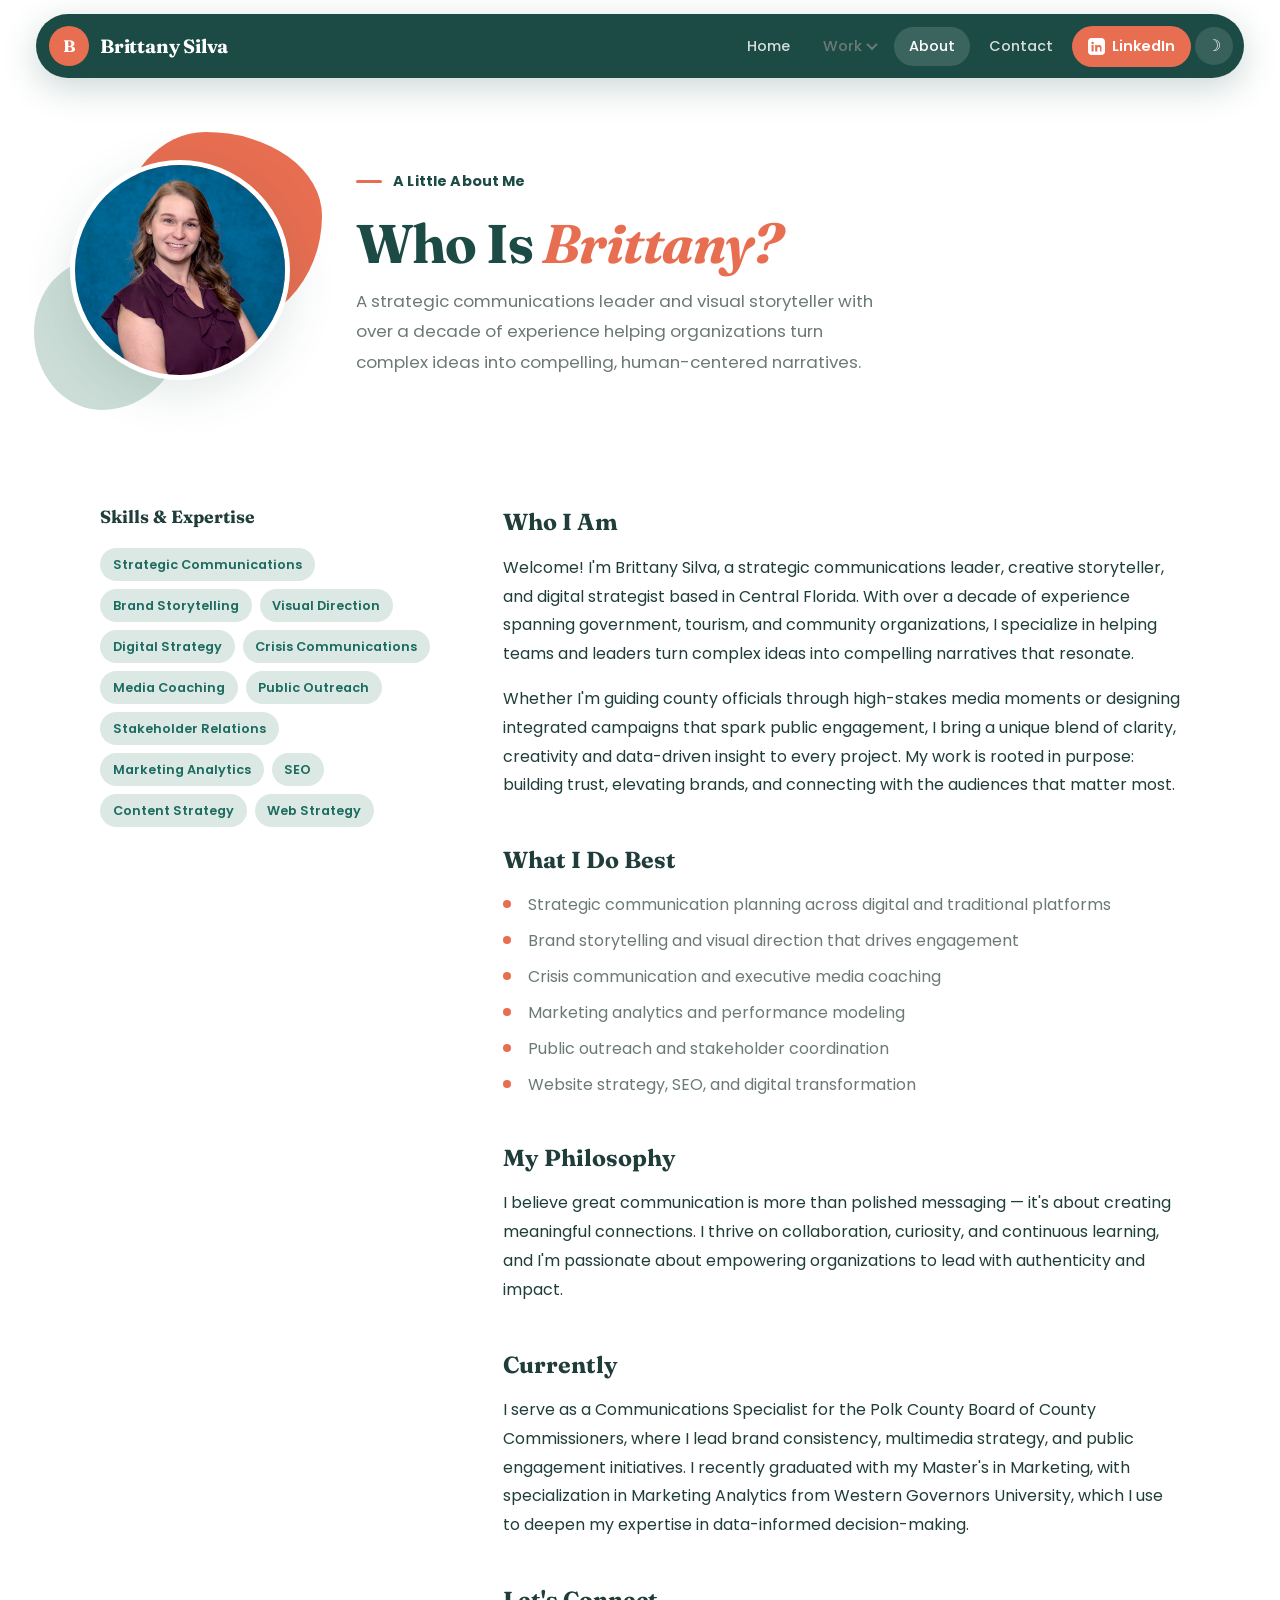
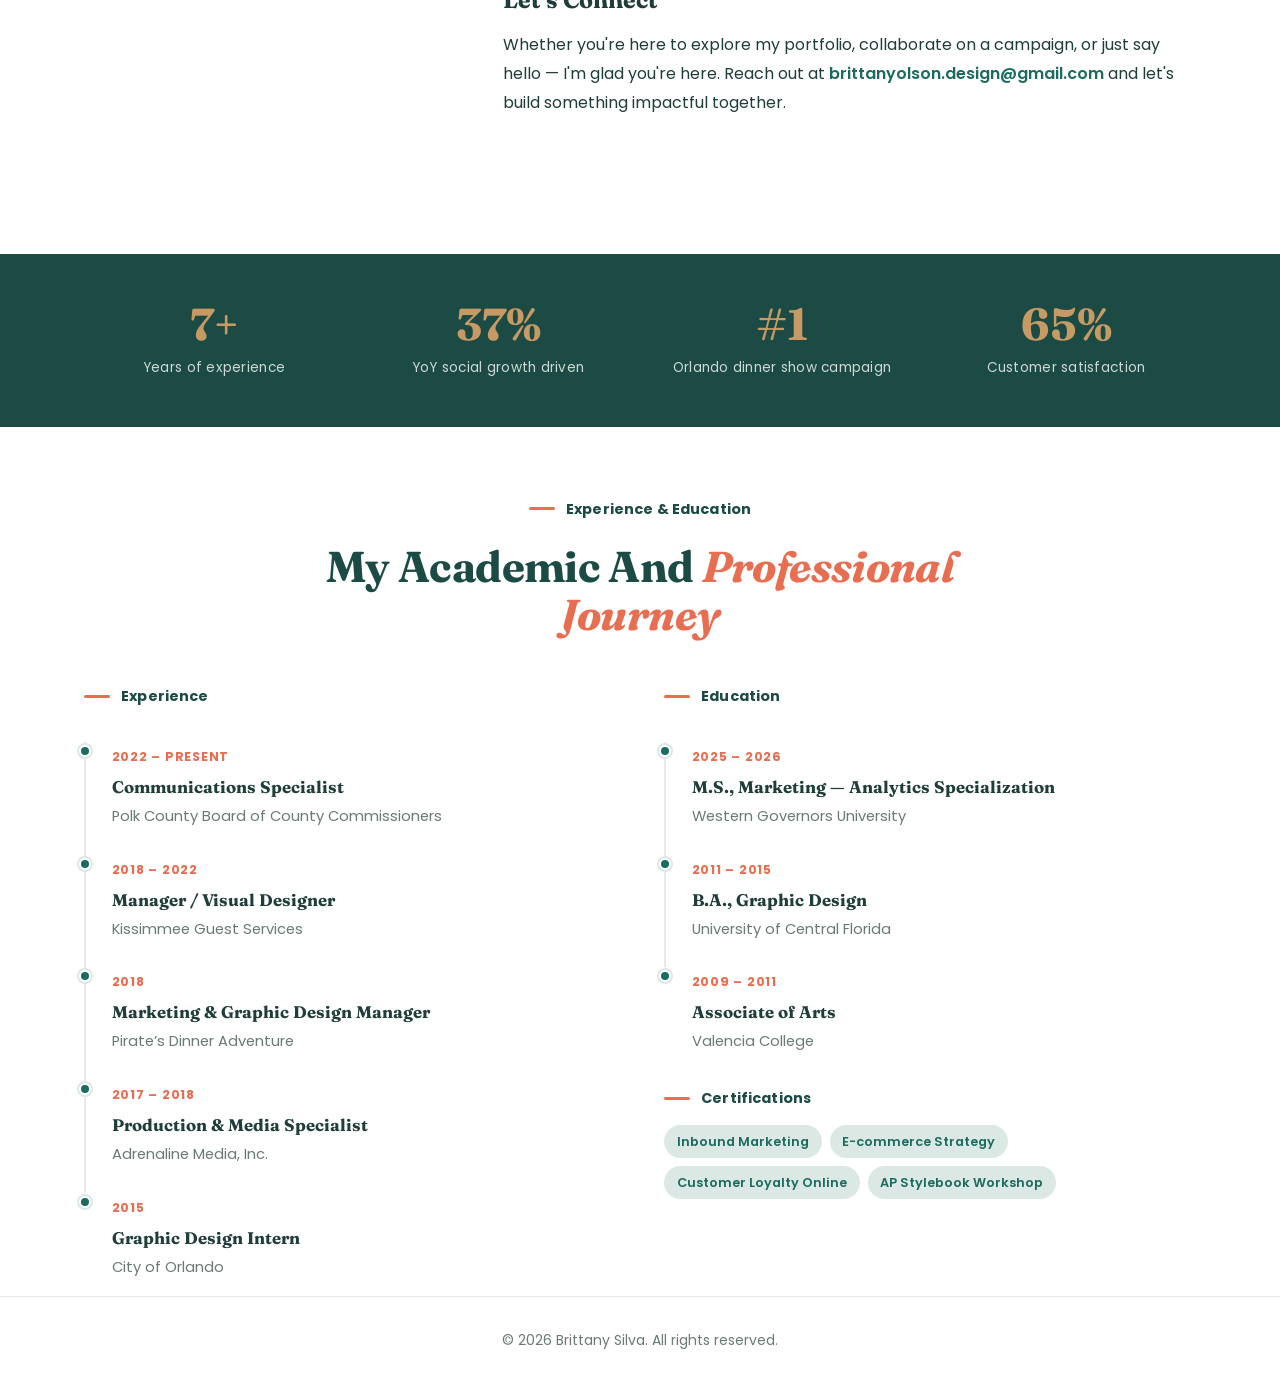
==== commit 43b61717: "updated website" ====
--- a/pages/about.html
+++ b/pages/about.html
@@ -102,9 +102,9 @@
         turn complex ideas into compelling narratives that resonate.
       </p>
       <p>
-        Whether I'm guiding elected officials through high-stakes media moments or designing
+        Whether I'm guiding county officials through high-stakes media moments or designing
         integrated campaigns that spark public engagement, I bring a unique blend of clarity,
-        creativity, and data-driven insight to every project. My work is rooted in purpose:
+        creativity and data-driven insight to every project. My work is rooted in purpose:
         building trust, elevating brands, and connecting with the audiences that matter most.
       </p>
 
@@ -129,8 +129,9 @@
       <p>
         I serve as a Communications Specialist for the Polk County Board of County Commissioners,
         where I lead brand consistency, multimedia strategy, and public engagement initiatives.
-        I'm also pursuing my Master's in Marketing Analytics at Western Governors University to
-        deepen my expertise in data-informed decision-making.
+        I recently graduated with my Master's in Marketing, with specialization in Marketing
+        Analytics from Western Governors University, which I use to deepen my
+        expertise in data-informed decision-making.
       </p>
 
       <h3>Let's Connect</h3>
--- a/style.css
+++ b/style.css
@@ -224,6 +224,7 @@
   margin-bottom: 1.5rem;
 }
 .hero-title .hero-im { font-weight: 700; }
+.hero-title .hero-tagline { font-size: 0.82em; }
 .hero-title em { font-style: italic; color: var(--accent2); }
 
 .hero-sub {
@@ -334,7 +335,7 @@
   position: absolute;
   z-index: 1;
   border-radius: var(--radius-blob);
-  filter: blur(2px);
+  filter: blur(1px);
   will-change: border-radius, transform;
 }
 .hero-blob-1 {
@@ -1105,6 +1106,30 @@
   box-shadow: var(--shadow-lg);
 }
 
+.project-video-grid {
+  display: grid;
+  grid-template-columns: repeat(auto-fit, minmax(320px, 1fr));
+  gap: 1.25rem;
+  margin-top: 1.25rem;
+}
+
+.project-video-embed {
+  position: relative;
+  padding-top: 56.25%;
+  border-radius: var(--radius-sm);
+  overflow: hidden;
+  box-shadow: var(--shadow);
+}
+
+.project-video-embed iframe {
+  position: absolute;
+  top: 0;
+  left: 0;
+  width: 100%;
+  height: 100%;
+  border: 0;
+}
+
 .back-link {
   display: inline-flex;
   align-items: center;
@@ -1135,12 +1160,54 @@
 
 #lightbox.open { display: flex; }
 
+.lightbox-content {
+  display: flex;
+  flex-direction: column;
+  align-items: center;
+  gap: 1.25rem;
+  max-width: 900px;
+  width: 100%;
+  max-height: 90dvh;
+}
+
 #lightbox img {
   max-width: 94%;
   max-height: 90dvh;
   border-radius: var(--radius-sm);
   box-shadow: 0 24px 72px rgba(0,0,0,0.6);
   animation: lbFadeIn 0.2s var(--ease) both;
+}
+
+#lightbox .lightbox-content img {
+  max-width: 100%;
+  max-height: 62dvh;
+}
+
+.lightbox-info {
+  text-align: center;
+  max-width: 640px;
+}
+
+.lightbox-info h3 {
+  font-family: "Fraunces", serif;
+  font-size: 1.3rem;
+  font-weight: 700;
+  color: #fff;
+  margin-bottom: 0.5rem;
+}
+
+.lightbox-info p {
+  color: rgba(255,255,255,0.72);
+  font-size: 0.95rem;
+  line-height: 1.55;
+}
+
+.lightbox-info .btn {
+  margin-top: 1.1rem;
+}
+
+.lightbox-info .btn[hidden] {
+  display: none;
 }
 
 @keyframes lbFadeIn {
@@ -1168,6 +1235,36 @@
 }
 
 #lightbox .close:hover { background: rgba(255,255,255,0.22); }
+
+.lb-nav {
+  position: absolute;
+  top: 50%;
+  transform: translateY(-50%);
+  color: #fff;
+  background: rgba(255,255,255,0.12);
+  border: none;
+  font-size: 1.4rem;
+  line-height: 1;
+  width: 48px;
+  height: 48px;
+  border-radius: 50%;
+  cursor: pointer;
+  display: flex;
+  align-items: center;
+  justify-content: center;
+  transition: background 0.15s, transform 0.15s;
+  z-index: 1;
+}
+
+.lb-nav:hover { background: rgba(255,255,255,0.22); }
+.lb-nav[hidden] { display: none; }
+.lb-prev { left: 1rem; }
+.lb-next { right: 1rem; }
+
+@media (min-width: 640px) {
+  .lb-prev { left: 1.5rem; }
+  .lb-next { right: 1.5rem; }
+}
 
 /* ============================================================
    SCROLL REVEAL
